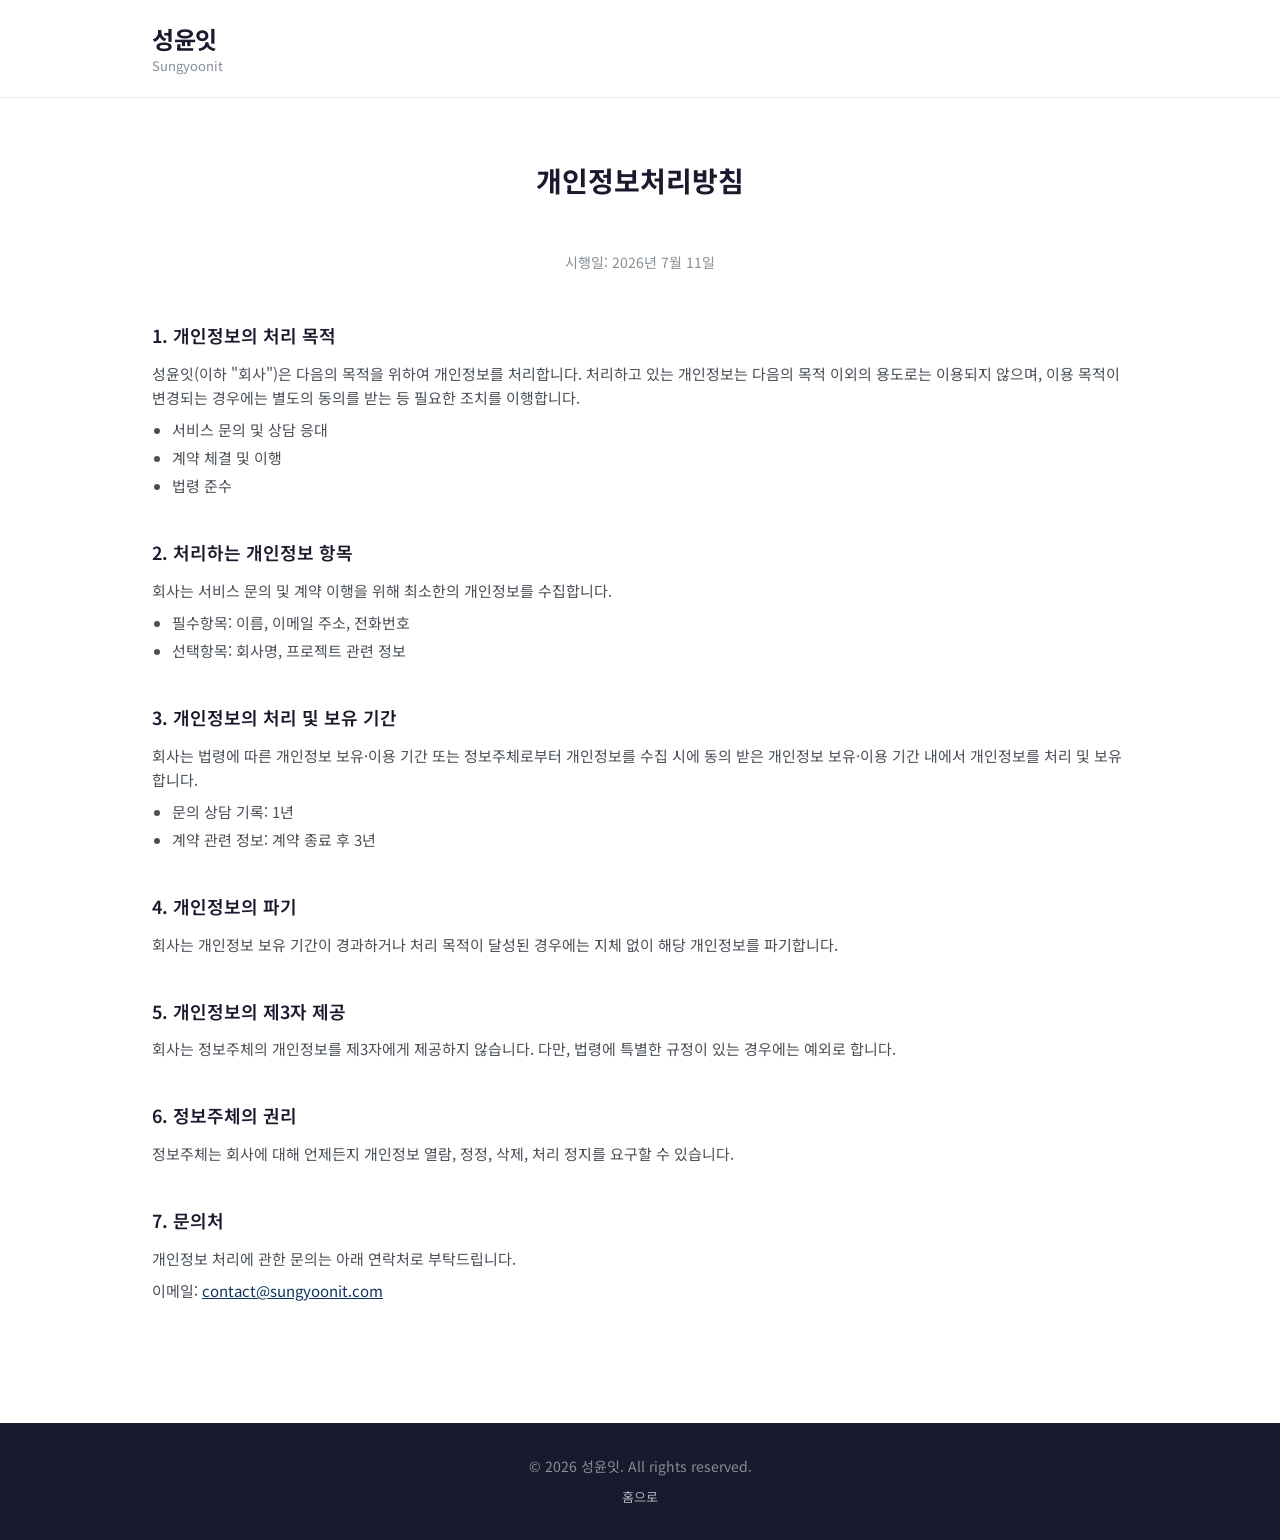
==== privacy.html @ a07d2cfa "Initial commit: company website with landing page and privacy policy" ====
<!DOCTYPE html>
<html lang="ko">
<head>
  <meta charset="UTF-8" />
  <meta name="viewport" content="width=device-width, initial-scale=1.0" />
  <title>개인정보처리방침 | 성윤잇</title>
  <meta name="description" content="성윤잇의 개인정보처리방침입니다." />
  <link rel="stylesheet" href="css/style.css" />
  <link rel="preconnect" href="https://fonts.googleapis.com" />
  <link rel="preconnect" href="https://fonts.gstatic.com" crossorigin />
  <link href="https://fonts.googleapis.com/css2?family=Noto+Sans+KR:wght@300;400;500;700&family=Inter:wght@400;500;600;700&display=swap" rel="stylesheet" />
</head>
<body>
  <header class="header">
    <div class="container">
      <h1 class="logo">성윤잇</h1>
      <p class="logo-sub">Sungyoonit</p>
    </div>
  </header>

  <main class="policy-page">
    <div class="container">
      <h2 class="section-title">개인정보처리방침</h2>
      <p class="policy-date">시행일: 2026년 7월 11일</p>

      <section class="policy-section">
        <h3>1. 개인정보의 처리 목적</h3>
        <p>성윤잇(이하 "회사")은 다음의 목적을 위하여 개인정보를 처리합니다. 처리하고 있는 개인정보는 다음의 목적 이외의 용도로는 이용되지 않으며, 이용 목적이 변경되는 경우에는 별도의 동의를 받는 등 필요한 조치를 이행합니다.</p>
        <ul>
          <li>서비스 문의 및 상담 응대</li>
          <li>계약 체결 및 이행</li>
          <li>법령 준수</li>
        </ul>
      </section>

      <section class="policy-section">
        <h3>2. 처리하는 개인정보 항목</h3>
        <p>회사는 서비스 문의 및 계약 이행을 위해 최소한의 개인정보를 수집합니다.</p>
        <ul>
          <li>필수항목: 이름, 이메일 주소, 전화번호</li>
          <li>선택항목: 회사명, 프로젝트 관련 정보</li>
        </ul>
      </section>

      <section class="policy-section">
        <h3>3. 개인정보의 처리 및 보유 기간</h3>
        <p>회사는 법령에 따른 개인정보 보유·이용 기간 또는 정보주체로부터 개인정보를 수집 시에 동의 받은 개인정보 보유·이용 기간 내에서 개인정보를 처리 및 보유합니다.</p>
        <ul>
          <li>문의 상담 기록: 1년</li>
          <li>계약 관련 정보: 계약 종료 후 3년</li>
        </ul>
      </section>

      <section class="policy-section">
        <h3>4. 개인정보의 파기</h3>
        <p>회사는 개인정보 보유 기간이 경과하거나 처리 목적이 달성된 경우에는 지체 없이 해당 개인정보를 파기합니다.</p>
      </section>

      <section class="policy-section">
        <h3>5. 개인정보의 제3자 제공</h3>
        <p>회사는 정보주체의 개인정보를 제3자에게 제공하지 않습니다. 다만, 법령에 특별한 규정이 있는 경우에는 예외로 합니다.</p>
      </section>

      <section class="policy-section">
        <h3>6. 정보주체의 권리</h3>
        <p>정보주체는 회사에 대해 언제든지 개인정보 열람, 정정, 삭제, 처리 정지를 요구할 수 있습니다.</p>
      </section>

      <section class="policy-section">
        <h3>7. 문의처</h3>
        <p>개인정보 처리에 관한 문의는 아래 연락처로 부탁드립니다.</p>
        <p>이메일: <a href="mailto:contact@sungyoonit.com">contact@sungyoonit.com</a></p>
      </section>
    </div>
  </main>

  <footer class="footer">
    <div class="container">
      <p>&copy; 2026 성윤잇. All rights reserved.</p>
      <nav class="footer-nav">
        <a href="index.html">홈으로</a>
      </nav>
    </div>
  </footer>
</body>
</html>
---- css/style.css ----
* {
  margin: 0;
  padding: 0;
  box-sizing: border-box;
}

body {
  font-family: 'Noto Sans KR', 'Inter', -apple-system, sans-serif;
  color: #1a1a2e;
  background: #f8f9fa;
  line-height: 1.6;
}

.container {
  max-width: 1024px;
  margin: 0 auto;
  padding: 0 24px;
}

/* Header */
.header {
  background: #fff;
  border-bottom: 1px solid #e9ecef;
  padding: 20px 0;
}

.logo {
  font-size: 24px;
  font-weight: 700;
  color: #1a1a2e;
  letter-spacing: -0.5px;
}

.logo-sub {
  font-size: 13px;
  color: #868e96;
  font-weight: 400;
  margin-top: -2px;
}

/* Hero */
.hero {
  text-align: center;
  padding: 100px 0 80px;
  background: linear-gradient(135deg, #1a1a2e 0%, #16213e 50%, #0f3460 100%);
  color: #fff;
}

.hero-title {
  font-size: 40px;
  font-weight: 700;
  line-height: 1.3;
  margin-bottom: 20px;
  letter-spacing: -1px;
}

.hero-desc {
  font-size: 18px;
  color: #adb5bd;
  font-weight: 300;
  line-height: 1.7;
}

/* Section */
.section-title {
  font-size: 28px;
  font-weight: 700;
  text-align: center;
  margin-bottom: 48px;
  color: #1a1a2e;
}

/* Services */
.services {
  padding: 80px 0;
  background: #fff;
}

.service-grid {
  display: grid;
  grid-template-columns: repeat(3, 1fr);
  gap: 24px;
}

.service-card {
  background: #f8f9fa;
  border: 1px solid #e9ecef;
  border-radius: 12px;
  padding: 32px 24px;
  text-align: center;
  transition: transform 0.2s, box-shadow 0.2s;
}

.service-card:hover {
  transform: translateY(-4px);
  box-shadow: 0 8px 24px rgba(0,0,0,0.08);
}

.service-icon {
  font-size: 40px;
  margin-bottom: 16px;
}

.service-card h3 {
  font-size: 18px;
  font-weight: 600;
  margin-bottom: 8px;
  color: #1a1a2e;
}

.service-card p {
  font-size: 14px;
  color: #495057;
  line-height: 1.6;
}

/* Contact */
.contact {
  padding: 80px 0;
  background: #f8f9fa;
  text-align: center;
}

.contact-desc {
  font-size: 16px;
  color: #495057;
  margin-bottom: 24px;
}

.contact-btn {
  display: inline-block;
  padding: 14px 36px;
  background: #1a1a2e;
  color: #fff;
  border-radius: 8px;
  font-size: 16px;
  font-weight: 500;
  text-decoration: none;
  transition: background 0.2s;
}

.contact-btn:hover {
  background: #0f3460;
}

/* Footer */
.footer {
  background: #1a1a2e;
  color: #868e96;
  text-align: center;
  padding: 32px 0;
  font-size: 14px;
}

.footer-nav {
  margin-top: 8px;
}

.footer-nav a {
  color: #adb5bd;
  text-decoration: none;
  font-size: 13px;
}

.footer-nav a:hover {
  color: #fff;
}

/* Privacy Page */
.policy-page {
  background: #fff;
  padding: 60px 0 80px;
}

.policy-date {
  text-align: center;
  color: #868e96;
  font-size: 14px;
  margin-bottom: 48px;
}

.policy-section {
  margin-bottom: 40px;
}

.policy-section h3 {
  font-size: 18px;
  font-weight: 600;
  color: #1a1a2e;
  margin-bottom: 12px;
}

.policy-section p {
  font-size: 15px;
  color: #495057;
  margin-bottom: 8px;
}

.policy-section ul {
  padding-left: 20px;
}

.policy-section li {
  font-size: 15px;
  color: #495057;
  margin-bottom: 4px;
}

.policy-section a {
  color: #0f3460;
}

/* Responsive */
@media (max-width: 768px) {
  .hero {
    padding: 60px 0 48px;
  }

  .hero-title {
    font-size: 28px;
  }

  .hero-desc {
    font-size: 16px;
  }

  .service-grid {
    grid-template-columns: 1fr;
  }

  .services {
    padding: 48px 0;
  }

  .contact {
    padding: 48px 0;
  }

  .policy-page {
    padding: 40px 0 60px;
  }
}
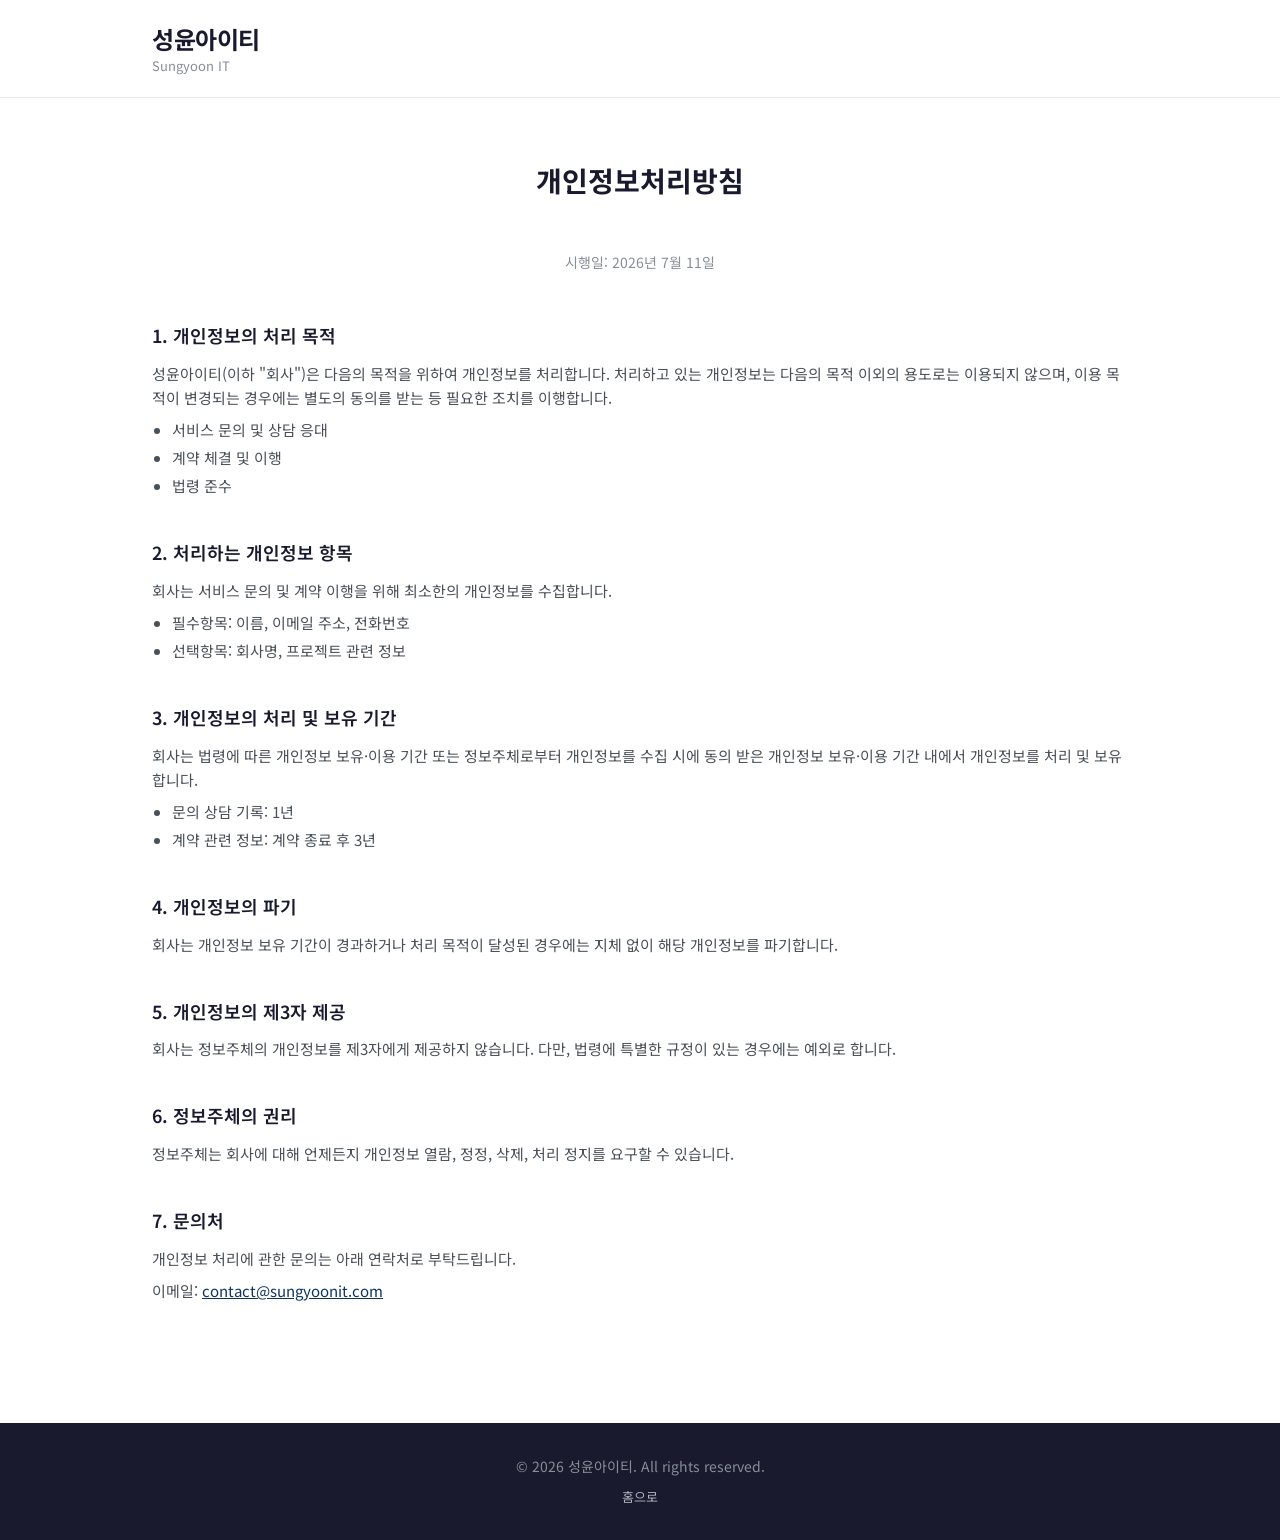
==== commit 4ec54d40: "Fix: change company name to 성윤아이티" ====
--- a/privacy.html
+++ b/privacy.html
@@ -3,8 +3,8 @@
 <head>
   <meta charset="UTF-8" />
   <meta name="viewport" content="width=device-width, initial-scale=1.0" />
-  <title>개인정보처리방침 | 성윤잇</title>
-  <meta name="description" content="성윤잇의 개인정보처리방침입니다." />
+  <title>개인정보처리방침 | 성윤아이티</title>
+  <meta name="description" content="성윤아이티의 개인정보처리방침입니다." />
   <link rel="stylesheet" href="css/style.css" />
   <link rel="preconnect" href="https://fonts.googleapis.com" />
   <link rel="preconnect" href="https://fonts.gstatic.com" crossorigin />
@@ -13,8 +13,8 @@
 <body>
   <header class="header">
     <div class="container">
-      <h1 class="logo">성윤잇</h1>
-      <p class="logo-sub">Sungyoonit</p>
+      <h1 class="logo">성윤아이티</h1>
+      <p class="logo-sub">Sungyoon IT</p>
     </div>
   </header>
 
@@ -25,7 +25,7 @@
 
       <section class="policy-section">
         <h3>1. 개인정보의 처리 목적</h3>
-        <p>성윤잇(이하 "회사")은 다음의 목적을 위하여 개인정보를 처리합니다. 처리하고 있는 개인정보는 다음의 목적 이외의 용도로는 이용되지 않으며, 이용 목적이 변경되는 경우에는 별도의 동의를 받는 등 필요한 조치를 이행합니다.</p>
+        <p>성윤아이티(이하 "회사")은 다음의 목적을 위하여 개인정보를 처리합니다. 처리하고 있는 개인정보는 다음의 목적 이외의 용도로는 이용되지 않으며, 이용 목적이 변경되는 경우에는 별도의 동의를 받는 등 필요한 조치를 이행합니다.</p>
         <ul>
           <li>서비스 문의 및 상담 응대</li>
           <li>계약 체결 및 이행</li>
@@ -76,7 +76,7 @@
 
   <footer class="footer">
     <div class="container">
-      <p>&copy; 2026 성윤잇. All rights reserved.</p>
+      <p>&copy; 2026 성윤아이티. All rights reserved.</p>
       <nav class="footer-nav">
         <a href="index.html">홈으로</a>
       </nav>
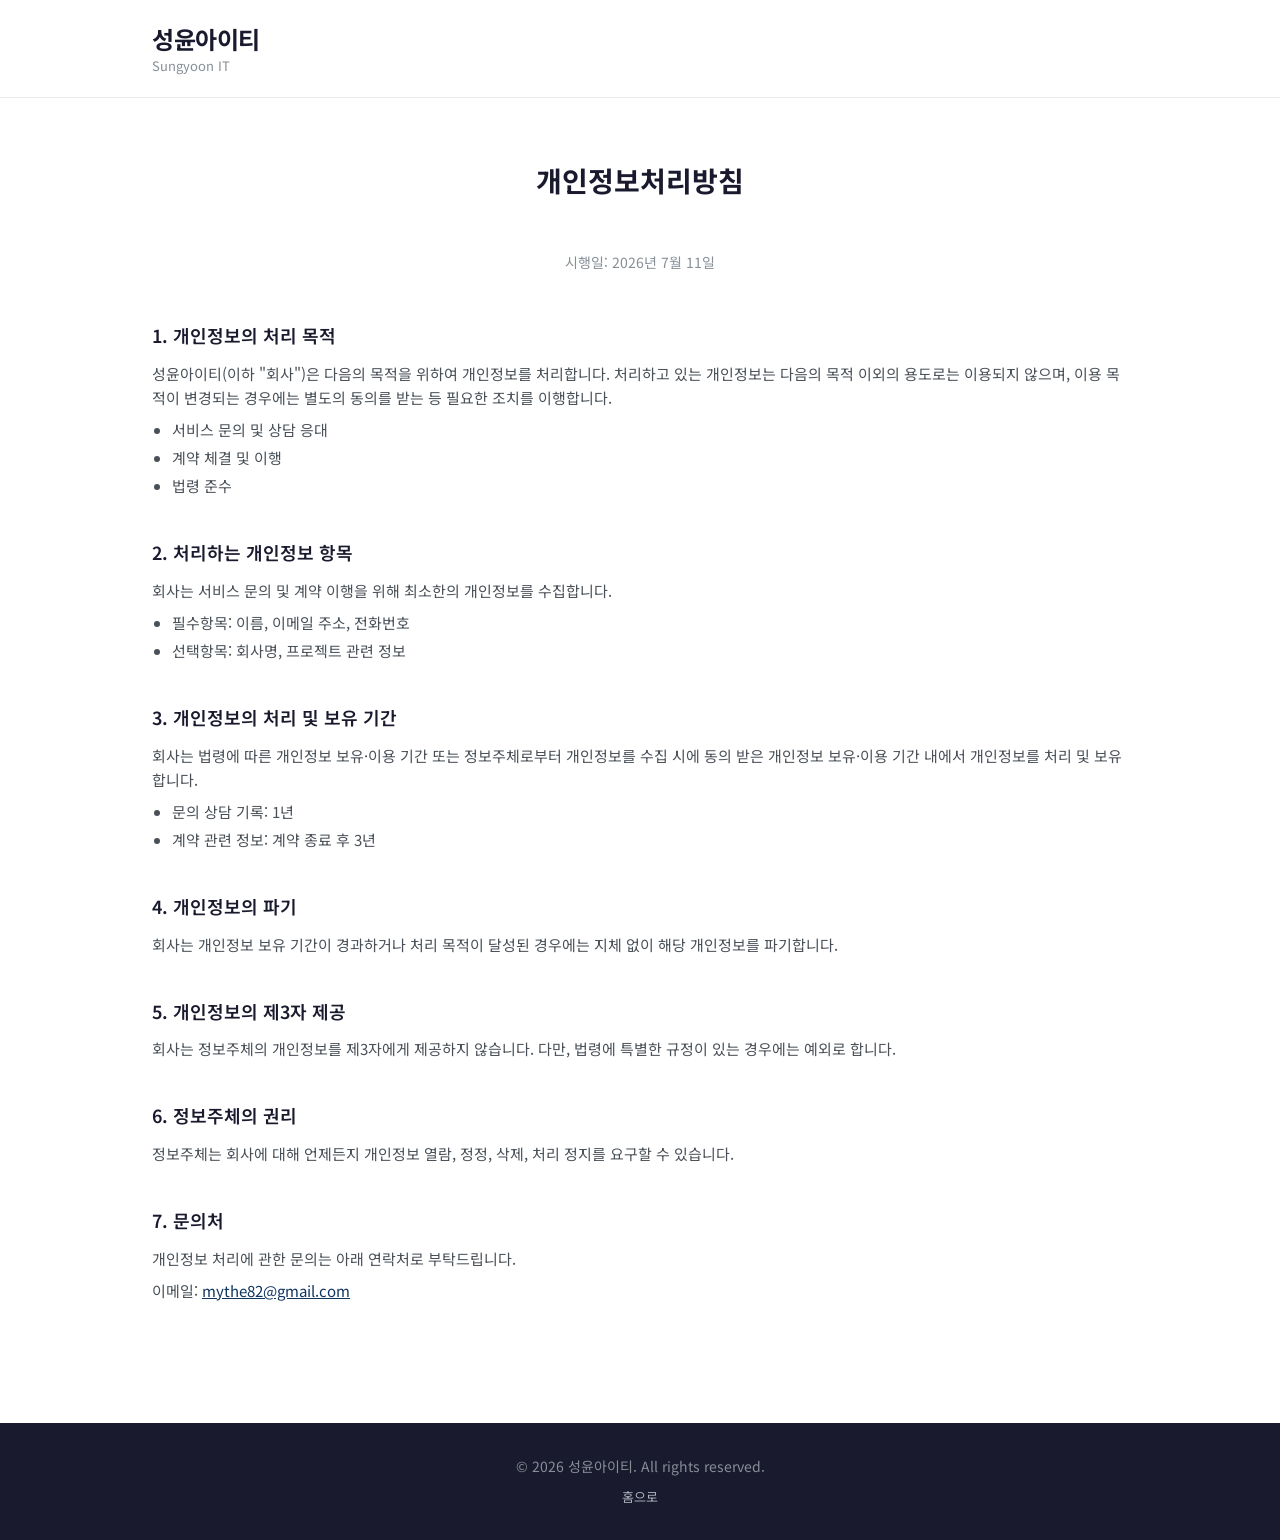
==== commit 92a1d90b: "Update contact email" ====
--- a/privacy.html
+++ b/privacy.html
@@ -69,7 +69,7 @@
       <section class="policy-section">
         <h3>7. 문의처</h3>
         <p>개인정보 처리에 관한 문의는 아래 연락처로 부탁드립니다.</p>
-        <p>이메일: <a href="mailto:contact@sungyoonit.com">contact@sungyoonit.com</a></p>
+        <p>이메일: <a href="mailto:mythe82@gmail.com">mythe82@gmail.com</a></p>
       </section>
     </div>
   </main>
